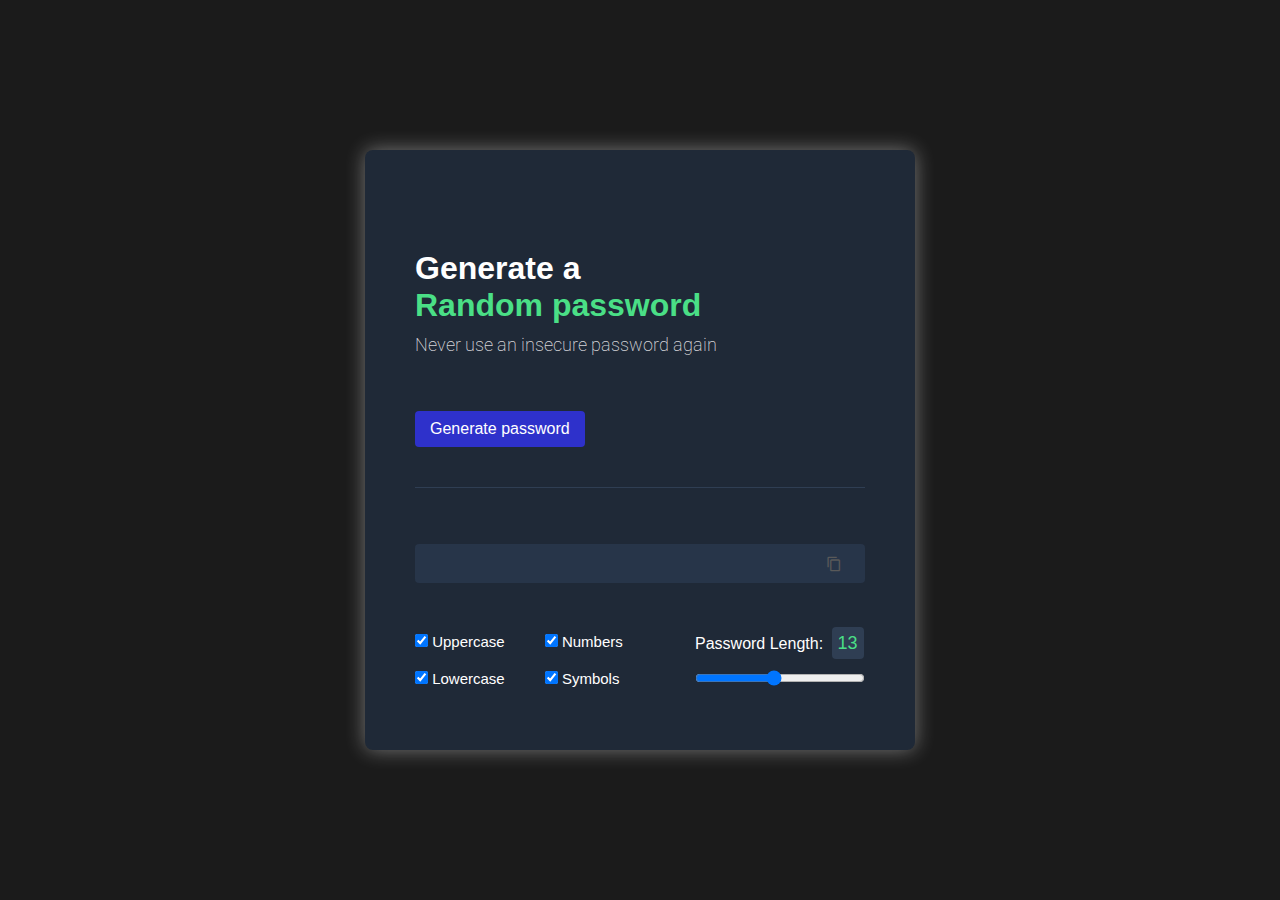
==== index.html @ 89698b15 "Move files to root folder" ====
<!DOCTYPE html>
<html lang="en">
  <head>
    <meta charset="UTF-8" />
    <meta name="viewport" content="width=device-width, initial-scale=1.0" />
    <title>Javascript Training</title>

    <link rel="preconnect" href="https://fonts.googleapis.com" />
    <link rel="preconnect" href="https://fonts.gstatic.com" crossorigin />
    <link
      href="https://fonts.googleapis.com/css2?family=M+PLUS+Rounded+1c&family=Roboto:ital,wght@0,100;0,300;0,400;0,500;0,700;0,900;1,100;1,300;1,400;1,500;1,700;1,900&display=swap"
      rel="stylesheet"
    />
    <link
      href="https://fonts.googleapis.com/css2?family=Noto+Sans:ital,wght@0,100..900;1,100..900&family=Roboto:ital,wght@0,100;0,300;0,400;0,500;0,700;0,900;1,100;1,300;1,400;1,500;1,700;1,900&display=swap"
      rel="stylesheet"
    />
    <link
      href="https://fonts.googleapis.com/icon?family=Material+Icons"
      rel="stylesheet"
    />

    <link rel="stylesheet" href="style.css" />
  </head>

  <body>
    <section>
      <div class="container">
        <div class="initial-text">
          <h1>
            <span class="line h1-white">Generate a </span>
            <span class="line h1-green">Random password</span>
          </h1>
        </div>

        <p class="subhead-text">Never use an insecure password again</p>

        <div class="boton">
          <button onclick="generatePassword()" id="generate-button">
            Generate password
          </button>
        </div>

        <div class="divider-line"></div>

        <div id="password-input">
          <p id="password-text"></p>
          <span id="copy-icon" onclick="copy()" class="material-icons"
            >content_copy</span
          >
          <span id="tooltip" class="tooltip">Copied!</span>
        </div>

        <div class="settings">
          <div class="options">
            <div class="checkbox-letters">
              <label
                ><input type="checkbox" id="use-upper" checked />
                Uppercase</label
              >
              <label
                ><input type="checkbox" id="use-lower" checked />
                Lowercase</label
              >
            </div>

            <div class="checkbox-numbers">
              <label
                ><input type="checkbox" id="use-numbers" checked />
                Numbers</label
              >
              <label
                ><input type="checkbox" id="use-special" checked />
                Symbols</label
              >
            </div>
          </div>

          <div class="slider">
            <div class="slider-text">
              <label for="password-length">Password Length:</label>
              <span id="length-display">13</span>
            </div>

            <input
              type="range"
              id="password-length"
              min="7"
              max="20"
              value="13"
            />
          </div>
        </div>
      </div>
    </section>

    <script src="script.js"></script>
  </body>
</html>
---- style.css ----
* {
  margin: 0;
  padding: 0;
  box-sizing: border-box;
  font-family: "Noto", sans-serif, system-ui, -apple-system, BlinkMacSystemFont,
    "Segoe UI", Roboto, Oxygen, Ubuntu, Cantarell, "Open Sans", "Helvetica Neue",
    sans-serif;
}

body {
  background-color: rgb(27, 27, 27);
  color: white;
}

section {
  display: flex;
  justify-content: center;
  align-items: center;
  height: 100vh;
}

.container {
  background-color: #1f2937;
  width: 550px;
  height: 600px;
  padding: 50px;
  border-radius: 8px;
  box-shadow: 0 0 20px rgba(255, 255, 255, 0.4);
}

.initial-text {
  margin-top: 50px;
  margin-bottom: 10px;
}

.line {
  display: block;
}

h1 {
  font-size: 32px;
}

.subhead-text {
  font-family: "Roboto", sans-serif;
  font-size: 18px;
  font-weight: 200;
  color: #d5d4d8;
}

.h1-green {
  color: #4adf86;
}

#generate-button {
  border: none;
  font-size: 16px;
  padding: 9px 15px;
  border-radius: 4px;
  margin-top: 56px;
  background-color: #2e31cb;
  color: white;
  cursor: pointer;
}
#generate-button:active {
  background-color: #252799;
}

.divider-line {
  background-color: #2f3e53;
  height: 1px;
  margin-top: 40px;
}

#password-input {
  position: relative;
  display: flex;
  align-items: center;
  font-size: 16px;
  background-color: #273549;
  color: #eaeaea;
  height: 39px;
  border-radius: 4px;
  padding: 0 20px;
  margin-top: 56px;
  letter-spacing: 1px;
}

.material-icons {
  color: #595959;
  font-size: 16px;
  padding: 3px;
  user-select: none;
}

.material-icons.enable {
  color: #55f991;
  cursor: pointer;
}

.material-icons.enable:active {
  color: #327434;
}

#password-text {
  flex-grow: 1;
  text-align: center;
  user-select: none;
}

.tooltip {
  position: absolute;
  top: -25px;
  left: 58%;
  transform: translateX(190%);
  background-color: #107bb9;
  color: white;
  text-align: center;
  border-radius: 6px;
  padding: 6px 8px;
  font-size: 12px;
  visibility: hidden;
}

.options {
  display: flex;
  flex-direction: row;
  gap: 40px;
}

.checkbox-letters,
.checkbox-numbers {
  display: flex;
  flex-direction: column;
  gap: 20px;
  font-size: 15px;
}

.settings {
  display: flex;
  margin-top: 50px;
  justify-content: space-between;
  gap: 50px;
}

.slider {
  display: flex;
  flex-direction: column;
  width: 170px;
}

.slider-text {
  margin-bottom: 16px;
}

#length-display {
  font-size: 18px;
  padding: 6px;
  background-color: #2f3e53;
  border-radius: 4px;
  color: #4adf86;
  margin-left: 4px;
}

#password-length {
}
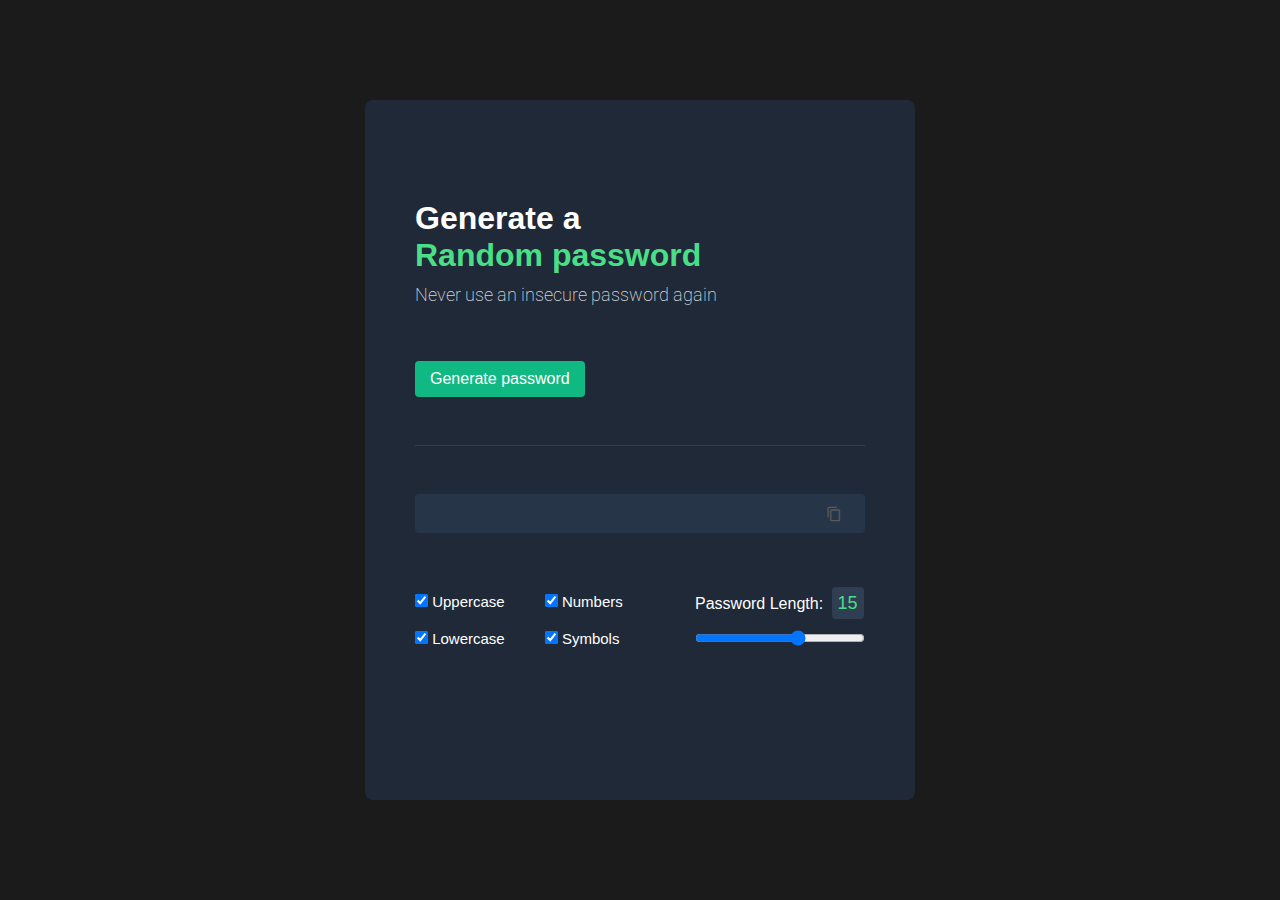
==== commit 7c6d27f0: "adding evaluate password function" ====
--- a/index.html
+++ b/index.html
@@ -51,6 +51,11 @@
           <span id="tooltip" class="tooltip">Copied!</span>
         </div>
 
+        <div class="feedback">
+          <!-- <div id="password-strength-bar"></div> -->
+          <p id="password-strength"></p>
+        </div>
+
         <div class="settings">
           <div class="options">
             <div class="checkbox-letters">
@@ -79,7 +84,7 @@
           <div class="slider">
             <div class="slider-text">
               <label for="password-length">Password Length:</label>
-              <span id="length-display">13</span>
+              <span id="length-display">15</span>
             </div>
 
             <input
@@ -87,7 +92,7 @@
               id="password-length"
               min="7"
               max="20"
-              value="13"
+              value="15"
             />
           </div>
         </div>
--- a/style.css
+++ b/style.css
@@ -22,10 +22,9 @@
 .container {
   background-color: #1f2937;
   width: 550px;
-  height: 600px;
+  height: 700px;
   padding: 50px;
   border-radius: 8px;
-  box-shadow: 0 0 20px rgba(255, 255, 255, 0.4);
 }
 
 .initial-text {
@@ -58,18 +57,18 @@
   padding: 9px 15px;
   border-radius: 4px;
   margin-top: 56px;
-  background-color: #2e31cb;
+  background-color: #10B981;
   color: white;
   cursor: pointer;
 }
 #generate-button:active {
-  background-color: #252799;
+  background-color: #0b7954;
 }
 
 .divider-line {
   background-color: #2f3e53;
   height: 1px;
-  margin-top: 40px;
+  margin: 48px 0;
 }
 
 #password-input {
@@ -82,7 +81,6 @@
   height: 39px;
   border-radius: 4px;
   padding: 0 20px;
-  margin-top: 56px;
   letter-spacing: 1px;
 }
 
@@ -128,8 +126,7 @@
   gap: 40px;
 }
 
-.checkbox-letters,
-.checkbox-numbers {
+.checkbox-letters,.checkbox-numbers {
   display: flex;
   flex-direction: column;
   gap: 20px;
@@ -162,5 +159,23 @@
   margin-left: 4px;
 }
 
-#password-length {
+.feedback {
+  margin: 10px 0 16px 0;
+  display: flex;
+  flex-direction: column;
+  gap: 24px;
 }
+
+#password-strenght {
+  font-size: 13px;
+  font-weight: 200;
+  color: #d5d4d8;
+}
+
+#password-strength-bar {
+
+  height: 6px;
+  background-color: #dddddd;
+  margin-top: 10px;
+  border-radius: 2px;
+}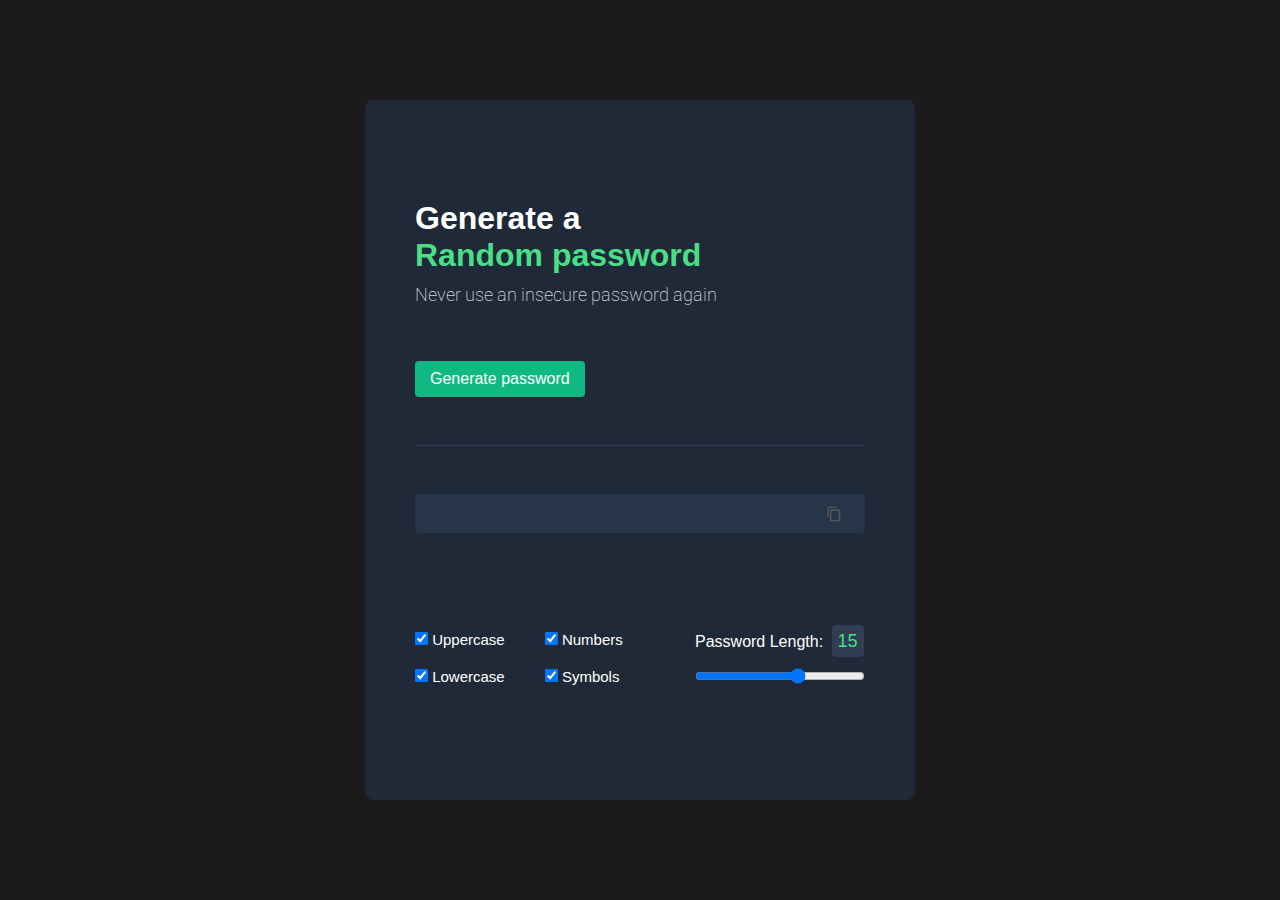
==== commit 724638d2: "Adding StrengthBar" ====
--- a/index.html
+++ b/index.html
@@ -52,7 +52,7 @@
         </div>
 
         <div class="feedback">
-          <!-- <div id="password-strength-bar"></div> -->
+          <div id="password-strength-bar"></div>
           <p id="password-strength"></p>
         </div>
 
--- a/style.css
+++ b/style.css
@@ -160,22 +160,23 @@
 }
 
 .feedback {
-  margin: 10px 0 16px 0;
+  margin: 14px 0 60px 0;
   display: flex;
   flex-direction: column;
-  gap: 24px;
+  gap: 18px;
 }
 
-#password-strenght {
-  font-size: 13px;
-  font-weight: 200;
+#password-strength {
+  font-size: 14px;
+  font-weight: 300;
   color: #d5d4d8;
 }
 
 #password-strength-bar {
+  width: 0%; /* Inicialmente vacía */
+  height: 6px;
+  background-color: #dddddd; /* Color de inicio neutro */
+  border-radius: 2px;
+  transition: width 0.3s ease-in-out; /* Suaviza la transición del ancho */
+}
 
-  height: 6px;
-  background-color: #dddddd;
-  margin-top: 10px;
-  border-radius: 2px;
-}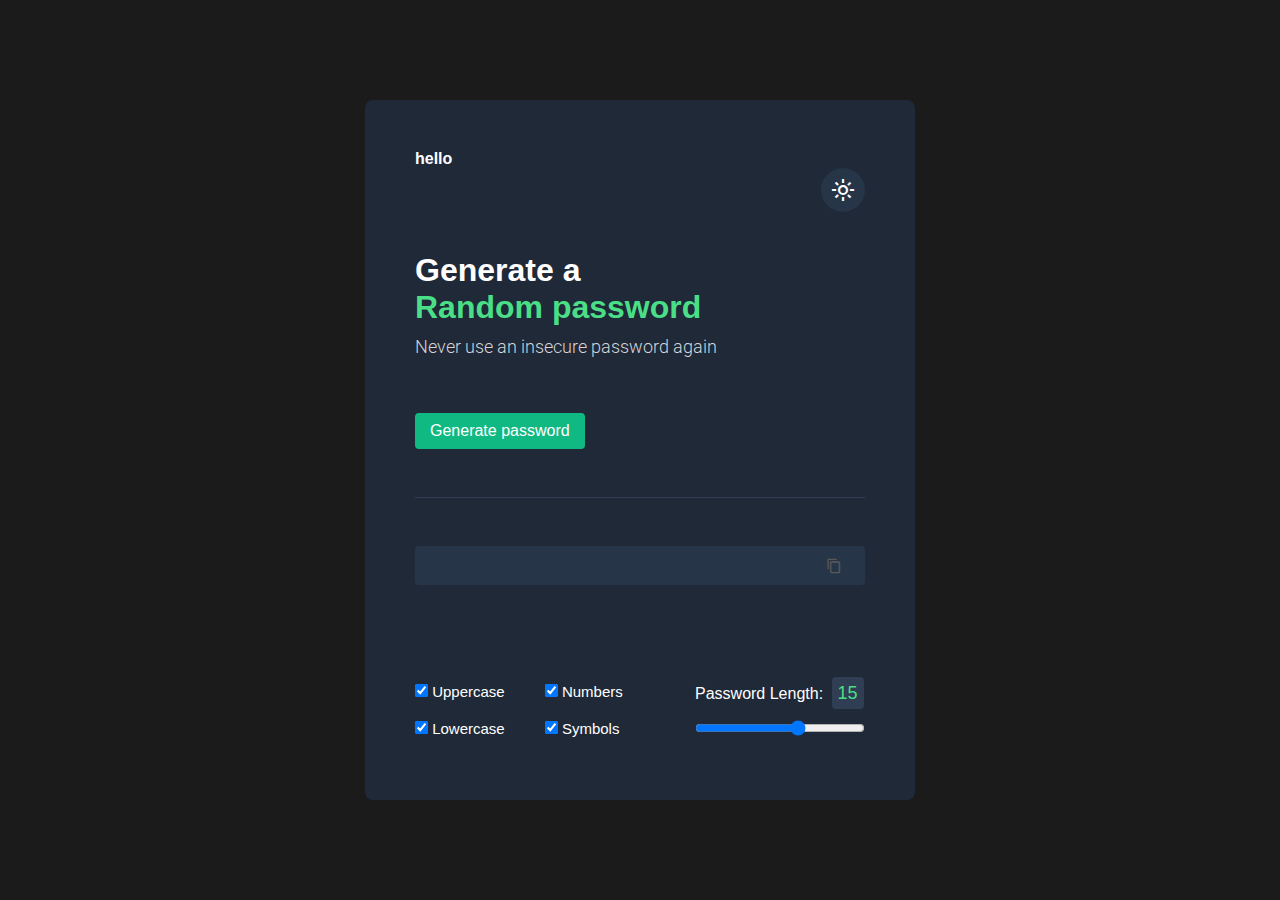
==== commit c9adee58: "Updating functions to arrow functions =>" ====
--- a/index.html
+++ b/index.html
@@ -19,6 +19,7 @@
       href="https://fonts.googleapis.com/icon?family=Material+Icons"
       rel="stylesheet"
     />
+    <link rel="stylesheet" href="https://fonts.googleapis.com/css2?family=Material+Symbols+Outlined:opsz,wght,FILL,GRAD@20..48,100..700,0..1,-50..200" />
 
     <link rel="stylesheet" href="style.css" />
   </head>
@@ -26,10 +27,17 @@
   <body>
     <section>
       <div class="container">
+
+        <div>
+          <b href="">hello</b>
+        </div>
+        <div class="theme-switcher">
+          <span id="theme-icon" class="material-symbols-outlined"> light_mode </span>
+        </div>
         <div class="initial-text">
           <h1>
-            <span class="line h1-white">Generate a </span>
-            <span class="line h1-green">Random password</span>
+            <span class="h1-top">Generate a </span>
+            <span class="h1-bottom">Random password</span>
           </h1>
         </div>
 
--- a/style.css
+++ b/style.css
@@ -11,6 +11,9 @@
   background-color: rgb(27, 27, 27);
   color: white;
 }
+body.light-mode {
+  background-color: #c7d5c6;
+}
 
 section {
   display: flex;
@@ -27,8 +30,12 @@
   border-radius: 8px;
 }
 
+.container.light-mode {
+  background-color: #f0f0f0;
+}
+
 .initial-text {
-  margin-top: 50px;
+  margin-top: 40px;
   margin-bottom: 10px;
 }
 
@@ -36,20 +43,37 @@
   display: block;
 }
 
-h1 {
-  font-size: 32px;
-}
 
 .subhead-text {
   font-family: "Roboto", sans-serif;
   font-size: 18px;
-  font-weight: 200;
+  font-weight: 300;
   color: #d5d4d8;
 }
-
-.h1-green {
+.subhead-text.light-mode {
+  color: #6B7280 ;
+}
+
+.h1-top{
+  display: block;
+  color: white;
+  font-size: 32px;
+}
+.h1-top.light-mode {
+  color: #111827;
+}
+
+
+.h1-bottom {
+  display: block;
   color: #4adf86;
-}
+  font-size: 32px;
+}
+.h1-bottom.light-mode {
+  color: #10B981;
+
+}
+
 
 #generate-button {
   border: none;
@@ -57,18 +81,25 @@
   padding: 9px 15px;
   border-radius: 4px;
   margin-top: 56px;
-  background-color: #10B981;
+  background-color: #10b981;
   color: white;
   cursor: pointer;
 }
 #generate-button:active {
   background-color: #0b7954;
+}
+
+#generate-button.light-mode {
+  background-color: #10B981;
 }
 
 .divider-line {
   background-color: #2f3e53;
   height: 1px;
   margin: 48px 0;
+}
+.divider-line.light-mode {
+  background-color: #D5D4D8;
 }
 
 #password-input {
@@ -83,8 +114,11 @@
   padding: 0 20px;
   letter-spacing: 1px;
 }
-
-.material-icons {
+#password-input.light-mode {
+  background-color: #e2e2e2;
+}
+
+#copy-icon {
   color: #595959;
   font-size: 16px;
   padding: 3px;
@@ -104,6 +138,9 @@
   flex-grow: 1;
   text-align: center;
   user-select: none;
+}
+#password-text.light-mode {
+  color: black;
 }
 
 .tooltip {
@@ -117,7 +154,7 @@
   border-radius: 6px;
   padding: 6px 8px;
   font-size: 12px;
-  visibility: hidden;
+  visibility: hidden; 
 }
 
 .options {
@@ -126,7 +163,8 @@
   gap: 40px;
 }
 
-.checkbox-letters,.checkbox-numbers {
+.checkbox-letters,
+.checkbox-numbers {
   display: flex;
   flex-direction: column;
   gap: 20px;
@@ -139,11 +177,15 @@
   justify-content: space-between;
   gap: 50px;
 }
+.settings.light-mode {
+  color: #606774;
+}
 
 .slider {
   display: flex;
   flex-direction: column;
   width: 170px;
+  cursor: pointer;
 }
 
 .slider-text {
@@ -157,6 +199,11 @@
   border-radius: 4px;
   color: #4adf86;
   margin-left: 4px;
+  user-select: none;
+}
+#length-display.light-mode {
+  background-color: #cfecdf;
+  color: #10B981;
 }
 
 .feedback {
@@ -180,3 +227,25 @@
   transition: width 0.3s ease-in-out; /* Suaviza la transición del ancho */
 }
 
+
+.theme-switcher {
+  display: flex;
+  flex-flow: row-reverse;
+  user-select: none;
+  
+}
+
+#theme-icon {
+  padding: 10px;
+  background-color: #273549;
+  border-radius: 100%;
+}
+
+#theme-icon.light-mode {
+  background-color: #cfecdf;
+  color: #3a4a60;
+}
+
+#password-length {
+  cursor: pointer;
+}